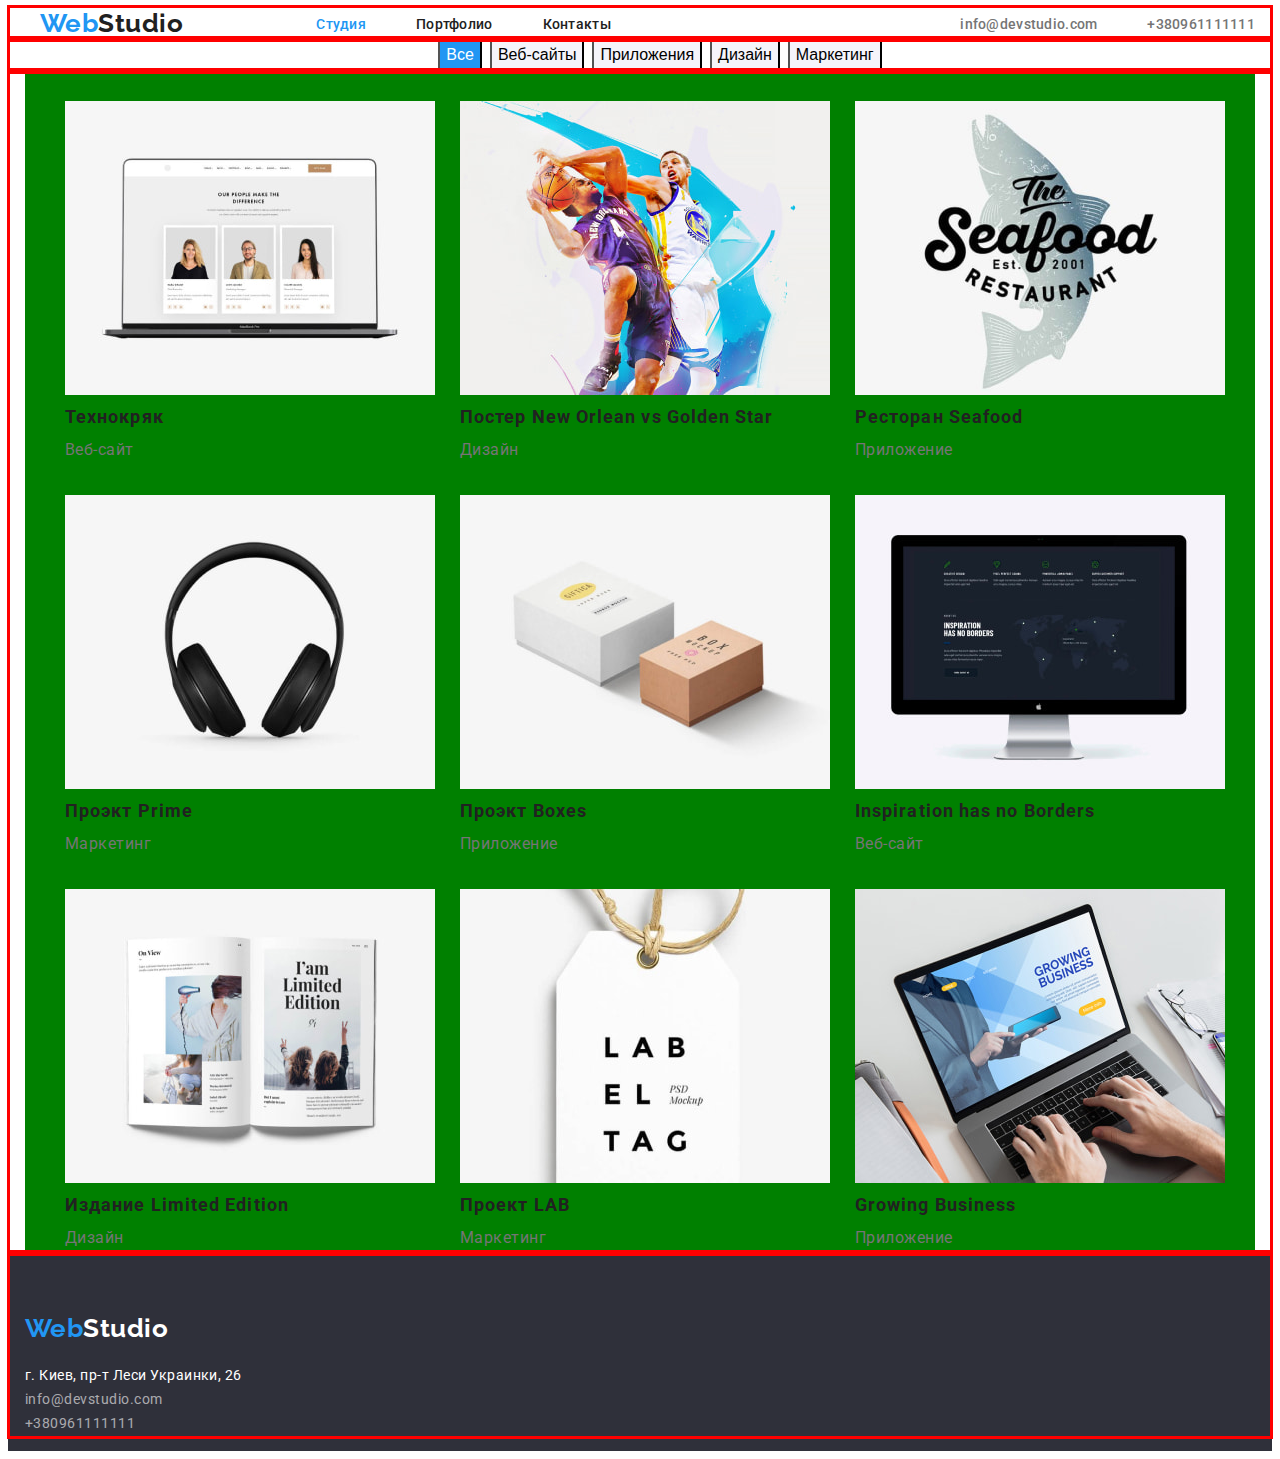
==== portfolio.html @ 565c045f "second page" ====
<!DOCTYPE html>
<html lang="ru">
  <head>
    <meta charset="UTF-8" />
    <meta http-equiv="X-UA-Compatible" content="IE=edge" />
    <meta name="viewport" content="width=device-width, initial-scale=1.0" />
    <title>Портфолио</title>
    <!-- шрифты по ТЗ -->

    <link rel="preconnect" href="https://fonts.googleapis.com" />
    <link rel="preconnect" href="https://fonts.gstatic.com" crossorigin />
    <link
      href="https://fonts.googleapis.com/css2?family=Oleo+Script&family=Raleway:wght@700&family=Roboto:wght@400;500;700;900&display=swap"
      rel="stylesheet"
    />
    <!-- нормализация стилей -->

    <link
      rel="stylesheet"
      href="https://cdnjs.cloudflare.com/ajax/libs/modern-normalize/1.1.0/modern-normalize.min.css"
      integrity="sha512-wpPYUAdjBVSE4KJnH1VR1HeZfpl1ub8YT/NKx4PuQ5NmX2tKuGu6U/JRp5y+Y8XG2tV+wKQpNHVUX03MfMFn9Q=="
      crossorigin="anonymous"
      referrerpolicy="no-referrer"
    />

    <!-- мой шрифт -->
    <link rel="stylesheet" href="./css/style.css" />
  </head>
  <body class="body">
    <!-- Шапка -->

    <header class="header">
      <div class="container">
        <!-- лого -->

        <nav class="nav-list">
          <a class="logo" href=""
            ><span class="logo-link">Web</span
            ><span class="logo-link-header"></span>Studio</a
          >

          <!-- кнопки навигации  -->
          <ul class="list">
            <li class="nav-item">
              <a class="list-link-index" href="./index.html">Студия</a>
            </li>
            <li class="nav-item">
              <a class="list-link" href="./portfolio.html">Портфолио</a>
            </li>
            <li class="nav-item"><a class="list-link" href="">Контакты</a></li>
          </ul>

          <ul class="address">
            <li class="address-item">
              <a class="address-link" lang="en" href="mailto:info@devstudio.com"
                >info@devstudio.com</a
              >
            </li>
            <li class="address-item">
              <a class="address-link" href="tel:+380961111111">+380961111111</a>
            </li>
          </ul>
        </nav>
      </div>
    </header>
    <!-- уникальная часть Hero -->
    <main>
      <section>
        <!-- скрытый заголовок -->
        <h1 class="main-content-hidden">Портфолио</h1>

        <!-- Фильтры -->
<div class="container">

        <ul class="list">
          <li class="list-item">
            <button class="button-active" type="button">Все</button>
          </li>
          <li class="list-item">
            <button class="button" type="button">Веб-сайты</button>
          </li>
          <li class="list-item">
            <button class="button" type="button">Приложения</button>
          </li>
          <li class="list-item">
            <button class="button" type="button">Дизайн</button>
          </li>
          <li class="list-item">
            <button class="button" type="button">Маркетинг</button>
          </li>
        </ul>
      </div>
        <!-- примеры работ -->
<div class="container">
  <div class="gallery">
        <ul class="gallery-item">
          <li class="gallery-list">
            <a href=""><img
                class="gallery-image"
                src="./images/images/technokryk.jpg"
                alt="Технокряк"
                width="370"/>
              <h2 class="gallery-caption">Технокряк</h2>
              <p class="gallery-text">Веб-сайт</p>
            </a>
          </li>

          <li class="gallery-list">
            <a href=""
              ><img
                class="gallery-image"
                src="./images/images/new-orlean.jpg"
                alt="Постер New Orlean vs Golden Star"
                width="370"
              />

              <h2 class="gallery-caption">Постер New Orlean vs Golden Star</h2>

              <p class="gallery-text">Дизайн</p>
            </a>
          </li>

          <li class="gallery-list">
            <a href=""
              ><img
                class="gallery-image"
                src="./images/images/seafood.jpg"
                alt="Ресторан Seafood"
                width="370"
              />

              <h2 class="gallery-caption">
                Ресторан <span lang="en">Seafood</span>
              </h2>

              <p class="gallery-text">Приложение</p>
            </a>
          </li>

          <li class="gallery-list">
            <a href=""
              ><img
                class="gallery-image"
                src="./images/images/prime.jpg"
                alt="Проэкт Prime"
                width="370"
              />
              <h2 class="gallery-caption">Проэкт Prime</h2>
              <p class="gallery-text">Маркетинг</p>
            </a>
          </li>

          <li class="gallery-list">
            <a href=""
              ><img
                class="gallery-image"
                src="./images/images/boxes.jpg"
                alt="Проэкт Boxes"
                width="370"
              />
              <h2 class="gallery-caption">Проэкт Boxes</h2>
              <p class="gallery-text">Приложение</p>
            </a>
          </li>

          <li class="gallery-list">
            <a href=""
              ><img
                class="gallery-image"
                src="./images/images/inspiration.jpg"
                alt="Inspiration has no Borders"
                width="370"
              />

              <h2 class="gallery-caption" lang="en">
                Inspiration has no Borders
              </h2>
              <p class="gallery-text">Веб-сайт</p>
            </a>
          </li>

          <li class="gallery-list">
            <a href=""
              ><img
                class="gallery-image"
                src="./images/images/limited-edition.jpg"
                alt="Издание Limited Edition"
                width="370"
              />

              
              <h2 class="gallery-caption">
                Издание <span lang="en"> Limited Edition</span>
              </h2>

              <p class="gallery-text">Дизайн</p>
            </a>
          </li>

          <li class="gallery-list">
            <a href=""
              ><img
                class="gallery-image"
                src="./images/images/lab.jpg"
                alt="Проект LAB"
                width="370"
              />

              <h2 class="gallery-caption">Проект <span lang="en">LAB</span></h2>

              <p class="gallery-text">Маркетинг</p>
            </a>
          </li>

          <li class="gallery-list">
            <a href=""
              ><img
                class="gallery-image"
                src="./images/images/growing-bussines.jpg"
                alt="Growing Business"
                width="370"
              />

              <h2 class="gallery-caption" lang="en">Growing Business</h2>

              <p class="gallery-text">Приложение</p>
            </a>
          </li>
        </ul>
      </div>
      </div>
      </section>
    </main>

   <!-- подвал -->
   <footer class="footer">
    <div class="container">
      <a class="footer-logo-link" href=""
        ><span class="logo-link">Web</span
        ><span class="logo-link-footer">Studio</span></a
      >

      <address class="footer-address">
        <a
          class="footer-address-link"
          href="https://goo.gl/maps/vjggTg3AHKeT3ACh9"
          target="_blank"
          >г. Киев, пр-т Леси Украинки, 26</a
        >
        <a class="footer-address-mail" href="mailto:info@devstudio.com"
          >info@devstudio.com</a
        >
        <a class="footer-address-tel" href="tel:+380961111111"
          >+380961111111</a
        >
      </address>
    </div>
  </footer>
  </body>
</html>
---- css/style.css ----
/* переменные */

:root {
  --primary-text-color: #212121;
  --backgroung-color-benefits: #e5e5e5;
  --secondary-text-color: #757575;
  --focus-button-color: #2196f3;
  --button-text-color: #ffffff;
  --comand-color: #f5f4fa;
}

body {
  font-family: "Roboto", sans-serif;
  letter-spacing: 0.03em;
  color: var(--primary-text-color);
}
/* ОФОРМЛЕНИЕ */

/* background */
.benefits,
.main {
  background-color: var(--backgroung-color-aside);
}
.comand {
  background-color: var(--comand-color);
}

.footer {
  padding-bottom: 15px;
  text-align: inherit;
  background-color: #2f303a;

  
}

a {
  text-decoration: none;
  color: var(--primary-text-color);
}

h1, h2, h3, h4, h5, h6, p, li, ul {
  margin-top: 0;
  margin-bottom: 0;
  list-style-type: none;
}
.container {
  width: 1230px;
  padding-left: 15px;
  padding-right: 15px;
  margin-right: auto;
    margin-left: auto;

    outline: 3px solid red ;

}

/* скрытие заголовка Преимущества Benefits компании */
.hidden-benefits {
  position: absolute;
  width: 1px;
  height: 1px;
  margin: -1px;
  border: 0;
  padding: 0;
  white-space: nowrap;
  clip-path: inset(100%);
  clip: rect(0 0 0 0);
  overflow: hidden;
}

/* web  */
.logo-link {
  color: var(--focus-button-color);
  font-size: 26px;
}
/* studio  */
.logo-link-header {
  font-family: Raleway, sans-serif;
  font-style: normal;
  font-weight: 700;
  font-size: 26px;
  line-height: 1.17;

  /* цвет шрифта не понятно какой пока !!!!!!!!!!!!!!!!!! */
}

/* лого в фуктере */

.footer-logo-link {
  display: inline-block;
margin-top: 60px;


  font-family: Raleway, sans-serif;
  font-weight: bold;
  font-size: 26px;
  line-height: 1.2;
}

.logo-link-footer {
  font-family: Raleway, sans-serif;
  font-style: normal;
  font-weight: 700;
  font-size: 26px;
  line-height: 1.2;
}

.logo-link-footer {
  color: var(--button-text-color);
}
/* в шапке кнопки навигации*/

.nav-list {
  display: flex;
  align-items: center;
}
.logo {
  margin-left: 15px;
  margin-right: 93px;

  font-family: Raleway;
  font-weight: 700;
  font-size: 26px;
  line-height: 1.2;

}
.list {
  display: flex;
  justify-content: center;
  /* margin-top: 94px;
  margin-bottom: 50px; */
  
}

.list .list-item + .list-item {
  margin-left: 8px;
}



.list-link-index,
.list-link {
  padding-top: 32px;
  padding-bottom: 32px;
}

.list .nav-item + .nav-item {
  margin-left: 50px;
}

.address {
  display: flex;
  margin-left: auto;
}

.address .address-item + .address-item {
  margin-left: 50px;
}

.list-link {
  font-weight: 500;
  font-size: 14px;
  line-height: 1.14;
  letter-spacing: 0.02em;
  font-style: normal;
}

.list-link-index {
  font-weight: 500;
  font-size: 14px;
  line-height: 1.14;
  letter-spacing: 0.02em;
  font-style: normal;
  color: var(--focus-button-color);
}

.list-link-portfolio {
  font-weight: 500;
  font-size: 14px;
  line-height: 1.14;
  letter-spacing: 0.02em;
  font-style: normal;
  color: var(--focus-button-color);
}

.list-link:hover,
.list-link:focus {
  color: var(--focus-button-color);
}

/* в шапке адресс */

.address-link:hover,
.address-link:focus {
  color: var(--focus-button-color);
}
.address-link {
  font-style: normal;
  font-weight: 500;
  font-size: 14px;
  line-height: 1.14;
  letter-spacing: 0.02em;
  color: var(--secondary-text-color);
  /* не понятно!!!!! */
}

/* Эффективное решение для вашего бизнеса */
/* уникальная часть Hero */

.hero {
  position: inherit;
  left: 0px;
  top: 80px;
  background-color: #2f303a;
  align-items: center;
  text-align: center;
}

.hero-button {
  margin-bottom: 200px;
  margin-top: 30px;
  margin-left: auto;
  margin-right: auto;
  min-width: 200px;
  text-align: center;


  background-color: var(--focus-button-color);
  color: var(--button-text-color);
  font-weight: 700;
  font-size: 16px;
  line-height: 1.9;
  letter-spacing: 0.06em;
  cursor: pointer;
  font-style: normal;

  align-items: center;
  text-align: center;
  letter-spacing: 0.06em;
}
.hero-button:hover,
.hero-button:focus {
  color: var(--button-text-color);
  background-color: #188ce8;
}
.hero-text {
  margin: 0;
  justify-content: center;
  padding-top: 200px;
  padding-bottom: 30px;

  align-items: center;


  font-style: normal;
  font-weight: 900;
  font-size: 44px;
  line-height: 1.36;

  text-align: center;
  letter-spacing: 0.06em;
  text-transform: uppercase;

  color: var(--button-text-color);
}

/* преимущества Benefits компании */

.benefits-container {
  display: flex;
  align-items: center;
  margin-top: 94px;
  margin-bottom: 0;
}

/* .benefits-item, .benefits-title, .benefits-text {
  display: inline-block;
  display: flex;
} */

.main-container-images,
.container-images {
  display: flex;
  margin: 0;
}
/* .main-container-images .container-images + .container-images {
  padding-left: auto;
} */

.main-content-pic {
  margin-right: 30px;
}
.main-content-pic:nth-child(3n) {
  margin-right: 0;
}
.benefits-title {
  font-style: normal;
  font-weight: 700;
  font-size: 14px;
  line-height: 1.14;
  text-transform: uppercase;
}
.benefits-text {
  font-style: normal;
  font-weight: 400;
  font-size: 14px;
  line-height: 1.71;
  color: var(--secondary-text-color);
}

/* Чем мы занимаемся */

.main-content-caption {


  text-align: center;
  margin-bottom: 50px;
  margin-top: 94px;

  font-style: normal;
  font-weight: 700;
  font-size: 36px;
  line-height: 1.16;
  text-align: center;
}

.main-content-pic {
  display: flex;
  
width: 370px;
  height: 294px;
}

/* Наша команда */

.comand {
margin-top: 94px;
}
.main-content-caption {
margin-top: 94px;

  font-style: normal;
  font-weight: 700;
  font-size: 36px;
  line-height: 1.16;
  text-align: center;
}

.main-content {
  display: flex;
  justify-content: space-between;

}
.main-content:not(:last-child) {
  margin-right: 30px;
}


.main-content-avatar {
  width: 270px;
  height: 260px;
}

.main-content-title {
  font-style: normal;
  font-weight: 500;
  font-size: 16px;
  line-height: 1.18;
  text-align: center;
}

.main-content-text {
  font-style: normal;
  font-weight: 400;
  font-size: 16px;
  line-height: 1.18;
  text-align: center;
  color: var(--secondary-text-color);
}

/* подвал */



.footer-address {
  /* position: bottom; */
  margin-top: 20px;
  width: 231px;
  text-align: inherit;
  

}

.footer-address-link {
  font-style: normal;
  font-weight: normal;
  font-size: 14px;
  line-height: 1.71;
  color: var(--button-text-color);
}
.footer-address-mail,
.footer-address-tel {
  font-style: normal;
  font-weight: normal;
  font-size: 14px;
  line-height: 1.71;
  color: rgba(255, 255, 255, 0.6);
}
.footer-address-mail:hover,
.footer-address-tel:hover,
.footer-address-mail:focus,
.footer-address-tel:focus {
  color: var(--focus-button-color);
}

/* Вторая часть ПОРТФОЛИО */

/* скрытый заголовок */

.main-content-hidden {
  position: absolute;
  width: 1px;
  height: 1px;
  margin: -1px;
  border: 0;
  padding: 0;
  white-space: nowrap;
  clip-path: inset(100%);
  clip: rect(0 0 0 0);
  overflow: hidden;
}

/* кнопки фильтры */

.button-active {
  background: var(--focus-button-color);
  font-style: normal;
  font-weight: 500;
  font-size: 16px;
  line-height: 1.6;
  text-align: center;
  color: var(--button-text-color);
}
.button {
  font-style: normal;
  font-weight: 500;
  font-size: 16px;
  line-height: 1.6;
  text-align: center;
  cursor: pointer;
  background-color: var(--comand-color);
}

.button:hover,
.button:focus {
  background-color: var(--focus-button-color);
  color: var(--button-text-color);
}

/* галерея - примеры работ */

.gallery {
background-color: green;}
.gallery-item {
  display: flex;
  flex-wrap: wrap;
  justify-content: space-between;
  margin-right: 30px;

  

}

.gallery-list:nth-child(3n){
  margin-right: 0;
}
.gallery-list {
  
}
.gallery-image:nth-last-child(-n+6) {
  margin-top: 30px;
}
.gallery-image {

  width: 370px;
  height: 294px;
}
.gallery-caption {
  font-style: normal;
  font-weight: 700;
  font-size: 18px;
  line-height: 2;
  letter-spacing: 0.06em;
}

.gallery-text {
  font-style: normal;
  font-weight: 400;
  font-size: 16px;
  line-height: 1.87;
  color: var(--secondary-text-color);
}
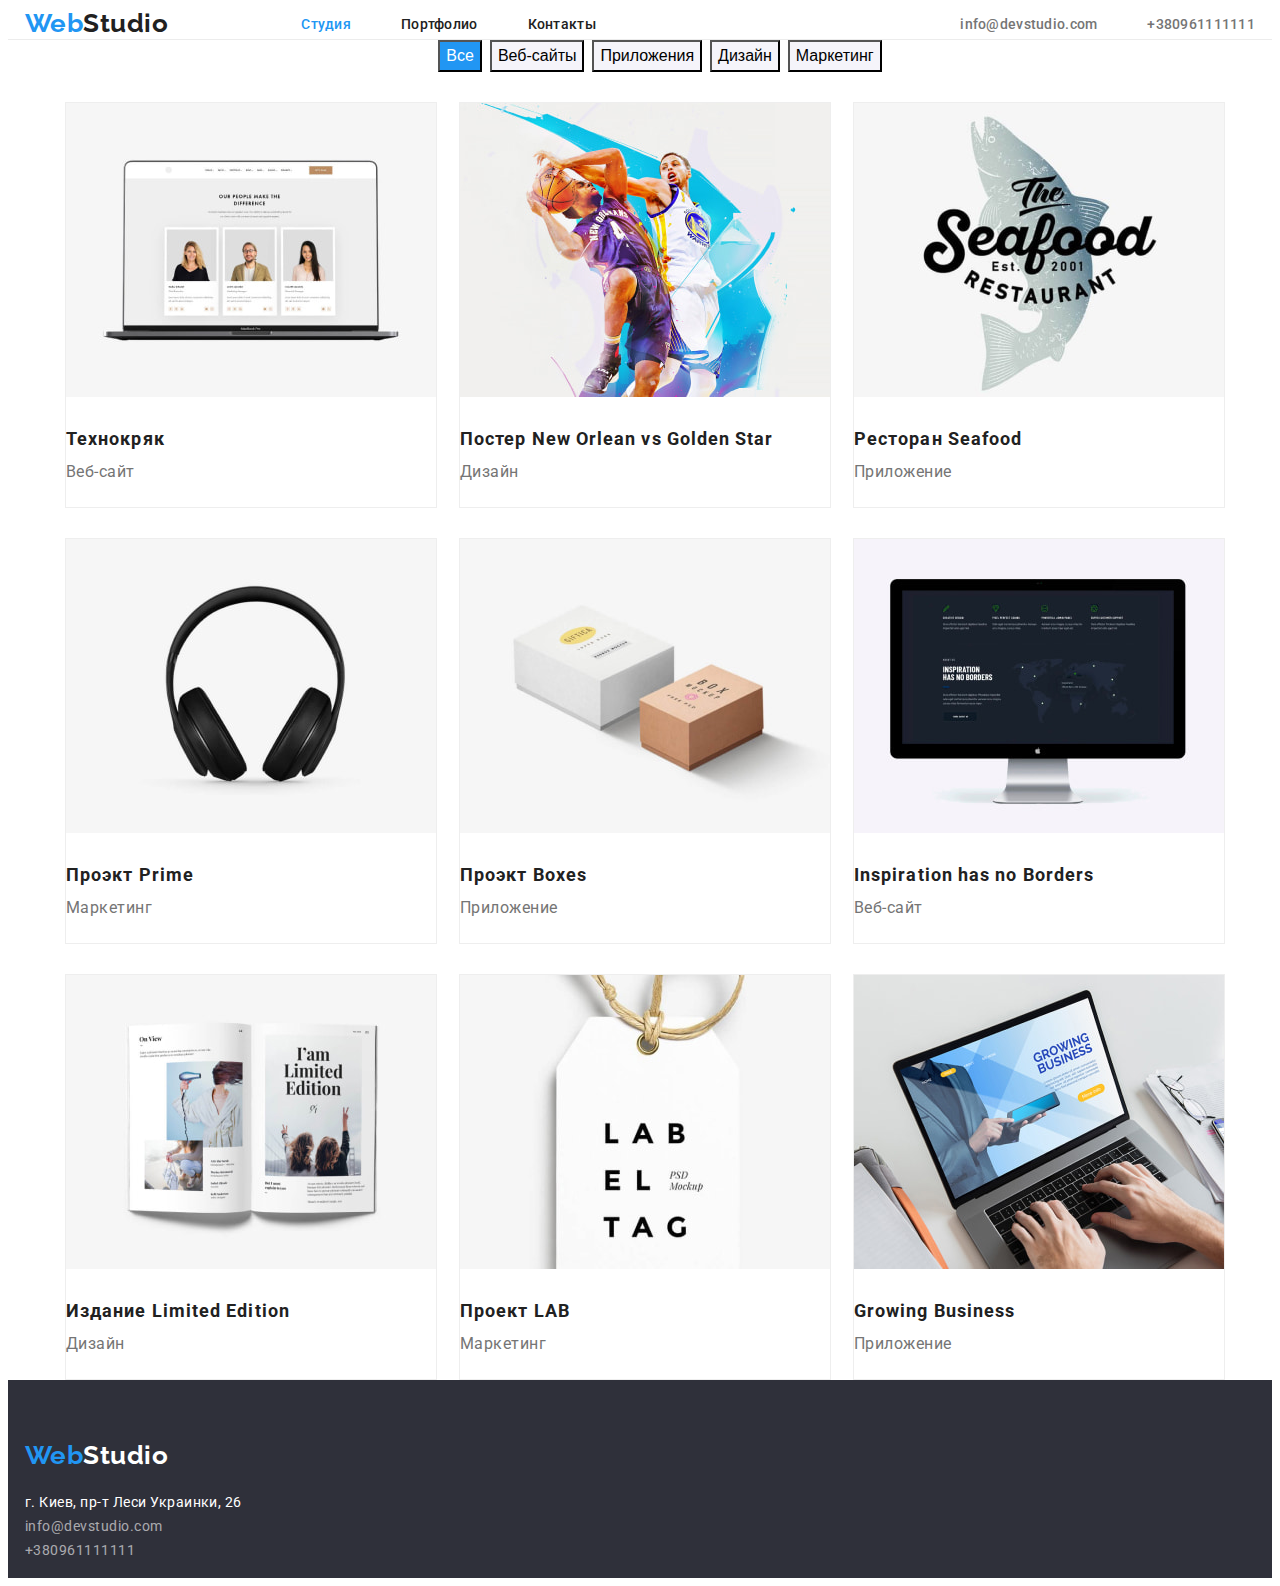
==== commit bdfce414: "final" ====
--- a/portfolio.html
+++ b/portfolio.html
@@ -30,6 +30,7 @@
     <!-- Шапка -->
 
     <header class="header">
+      <div class="container-container-header">
       <div class="container">
         <!-- лого -->
 
@@ -62,6 +63,7 @@
           </ul>
         </nav>
       </div>
+    </div>
     </header>
     <!-- уникальная часть Hero -->
     <main>
@@ -100,8 +102,10 @@
                 src="./images/images/technokryk.jpg"
                 alt="Технокряк"
                 width="370"/>
+                <div class="gallery-container">
               <h2 class="gallery-caption">Технокряк</h2>
               <p class="gallery-text">Веб-сайт</p>
+            </div>
             </a>
           </li>
 
@@ -113,10 +117,11 @@
                 alt="Постер New Orlean vs Golden Star"
                 width="370"
               />
-
+<div class="gallery-container">
               <h2 class="gallery-caption">Постер New Orlean vs Golden Star</h2>
 
               <p class="gallery-text">Дизайн</p>
+            </div>
             </a>
           </li>
 
@@ -128,12 +133,13 @@
                 alt="Ресторан Seafood"
                 width="370"
               />
-
+              <div class="gallery-container">
               <h2 class="gallery-caption">
                 Ресторан <span lang="en">Seafood</span>
               </h2>
 
               <p class="gallery-text">Приложение</p>
+            </div>
             </a>
           </li>
 
@@ -145,8 +151,11 @@
                 alt="Проэкт Prime"
                 width="370"
               />
+              <div class="gallery-container">
+
               <h2 class="gallery-caption">Проэкт Prime</h2>
               <p class="gallery-text">Маркетинг</p>
+              </div>
             </a>
           </li>
 
@@ -158,8 +167,10 @@
                 alt="Проэкт Boxes"
                 width="370"
               />
+              <div class="gallery-container">
               <h2 class="gallery-caption">Проэкт Boxes</h2>
               <p class="gallery-text">Приложение</p>
+            </div>
             </a>
           </li>
 
@@ -171,11 +182,12 @@
                 alt="Inspiration has no Borders"
                 width="370"
               />
-
+              <div class="gallery-container">
               <h2 class="gallery-caption" lang="en">
                 Inspiration has no Borders
               </h2>
               <p class="gallery-text">Веб-сайт</p>
+            </div>
             </a>
           </li>
 
@@ -188,12 +200,13 @@
                 width="370"
               />
 
-              
+              <div class="gallery-container">
               <h2 class="gallery-caption">
                 Издание <span lang="en"> Limited Edition</span>
               </h2>
 
               <p class="gallery-text">Дизайн</p>
+            </div>
             </a>
           </li>
 
@@ -205,10 +218,11 @@
                 alt="Проект LAB"
                 width="370"
               />
-
+              <div class="gallery-container">
               <h2 class="gallery-caption">Проект <span lang="en">LAB</span></h2>
 
               <p class="gallery-text">Маркетинг</p>
+            </div>
             </a>
           </li>
 
@@ -220,10 +234,11 @@
                 alt="Growing Business"
                 width="370"
               />
-
+              <div class="gallery-container">
               <h2 class="gallery-caption" lang="en">Growing Business</h2>
 
               <p class="gallery-text">Приложение</p>
+              </div>
             </a>
           </li>
         </ul>
--- a/css/style.css
+++ b/css/style.css
@@ -50,8 +50,12 @@
   margin-right: auto;
     margin-left: auto;
 
-    outline: 3px solid red ;
-
+
+}
+.container-container-header {
+  display: flex;
+  align-items: center;
+  border-bottom: 1px solid #ECECEC;
 }
 
 /* скрытие заголовка Преимущества Benefits компании */
@@ -115,7 +119,6 @@
   align-items: center;
 }
 .logo {
-  margin-left: 15px;
   margin-right: 93px;
 
   font-family: Raleway;
@@ -278,10 +281,15 @@
   display: flex;
 } */
 
+.container-images {
+  padding-top: 94px;
+}
+
 .main-container-images,
 .container-images {
   display: flex;
   margin: 0;
+  justify-content: center;
 }
 /* .main-container-images .container-images + .container-images {
   padding-left: auto;
@@ -290,7 +298,7 @@
 .main-content-pic {
   margin-right: 30px;
 }
-.main-content-pic:nth-child(3n) {
+.main-content-pic:nth-child(4n) {
   margin-right: 0;
 }
 .benefits-title {
@@ -348,12 +356,15 @@
 
 .main-content {
   display: flex;
-  justify-content: space-between;
-
-}
-.main-content:not(:last-child) {
+
+}
+
+.main-content .main-content-item + .main-content-item {
   margin-right: 30px;
 }
+/* .main-content:not(:last-child) {
+  margin-right: 30px;
+} */
 
 
 .main-content-avatar {
@@ -459,8 +470,8 @@
 
 /* галерея - примеры работ */
 
-.gallery {
-background-color: green;}
+/* .gallery {
+background-color: green;} */
 .gallery-item {
   display: flex;
   flex-wrap: wrap;
@@ -475,10 +486,21 @@
   margin-right: 0;
 }
 .gallery-list {
+margin-top: 30px;
+
+
+  width: 370px;
+  height: 404px;
+  border: 1px solid #EEEEEE;
   
 }
-.gallery-image:nth-last-child(-n+6) {
+/* .gallery-image:nth-last-child(-n+6) {
   margin-top: 30px;
+} */
+
+.gallery-container {
+  padding-top: 20px;
+  /* margin-top: 30px; */
 }
 .gallery-image {
 
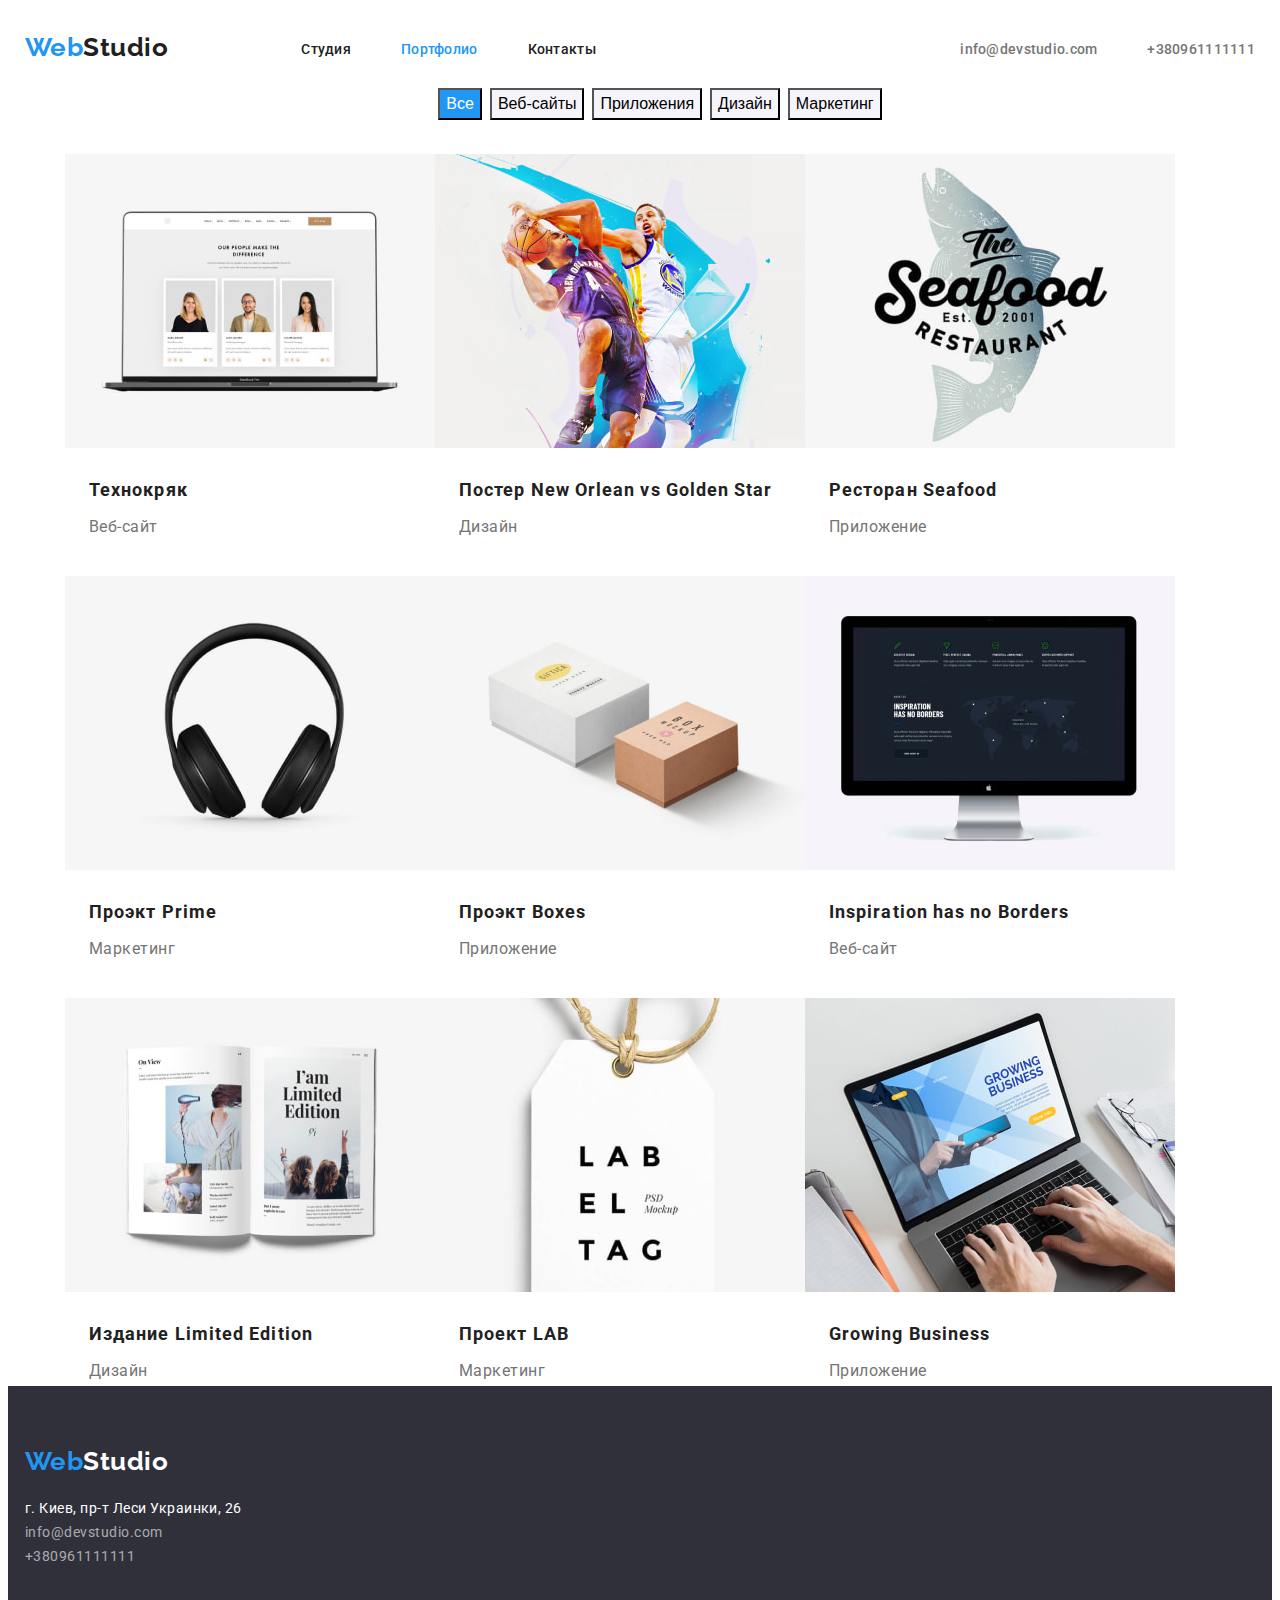
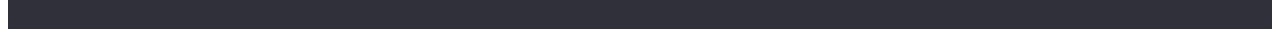
==== commit be3b7e17: "finish" ====
--- a/portfolio.html
+++ b/portfolio.html
@@ -13,263 +13,260 @@
       href="https://fonts.googleapis.com/css2?family=Oleo+Script&family=Raleway:wght@700&family=Roboto:wght@400;500;700;900&display=swap"
       rel="stylesheet"
     />
-    <!-- нормализация стилей -->
-
-    <link
-      rel="stylesheet"
-      href="https://cdnjs.cloudflare.com/ajax/libs/modern-normalize/1.1.0/modern-normalize.min.css"
-      integrity="sha512-wpPYUAdjBVSE4KJnH1VR1HeZfpl1ub8YT/NKx4PuQ5NmX2tKuGu6U/JRp5y+Y8XG2tV+wKQpNHVUX03MfMFn9Q=="
-      crossorigin="anonymous"
-      referrerpolicy="no-referrer"
-    />
+<!-- нормализация стилей -->
+
+<link rel="stylesheet" href="https://cdnjs.cloudflare.com/ajax/libs/modern-normalize/1.1.0/modern-normalize.min.css" integrity="sha512-wpPYUAdjBVSE4KJnH1VR1HeZfpl1ub8YT/NKx4PuQ5NmX2tKuGu6U/JRp5y+Y8XG2tV+wKQpNHVUX03MfMFn9Q==" crossorigin="anonymous" referrerpolicy="no-referrer" />
+
 
     <!-- мой шрифт -->
     <link rel="stylesheet" href="./css/style.css" />
   </head>
   <body class="body">
     <!-- Шапка -->
-
     <header class="header">
-      <div class="container-container-header">
       <div class="container">
+
+        <div class="header-container">
+                   
+
         <!-- лого -->
-
         <nav class="nav-list">
-          <a class="logo" href=""
-            ><span class="logo-link">Web</span
-            ><span class="logo-link-header"></span>Studio</a
-          >
-
+          <a class="logo" href=""><span class="logo-link">Web</span><span class="logo-link-header"></span>Studio</a>
           <!-- кнопки навигации  -->
           <ul class="list">
             <li class="nav-item">
-              <a class="list-link-index" href="./index.html">Студия</a>
+              <a class="list-link" href="./index.html">Студия</a>
             </li>
             <li class="nav-item">
-              <a class="list-link" href="./portfolio.html">Портфолио</a>
+              <a class="list-link-portfolio" href="./portfolio.html">Портфолио</a>
             </li>
             <li class="nav-item"><a class="list-link" href="">Контакты</a></li>
           </ul>
-
-          <ul class="address">
-            <li class="address-item">
-              <a class="address-link" lang="en" href="mailto:info@devstudio.com"
-                >info@devstudio.com</a
-              >
-            </li>
-            <li class="address-item">
-              <a class="address-link" href="tel:+380961111111">+380961111111</a>
-            </li>
-          </ul>
-        </nav>
+        
+  
+        <ul class="address">
+          <li class="address-item">
+            <a class="address-link" lang="en" href="mailto:info@devstudio.com"
+              >info@devstudio.com</a
+            >
+          </li>
+          <li class="address-item">
+            <a class="address-link" href="tel:+380961111111">+380961111111</a>
+          </li>
+        </ul>
+      </nav>
+               
+        </div> 
+        
       </div>
-    </div>
     </header>
+
     <!-- уникальная часть Hero -->
     <main>
       <section>
-        <!-- скрытый заголовок -->
-        <h1 class="main-content-hidden">Портфолио</h1>
-
-        <!-- Фильтры -->
+
 <div class="container">
-
-        <ul class="list">
-          <li class="list-item">
-            <button class="button-active" type="button">Все</button>
-          </li>
-          <li class="list-item">
-            <button class="button" type="button">Веб-сайты</button>
-          </li>
-          <li class="list-item">
-            <button class="button" type="button">Приложения</button>
-          </li>
-          <li class="list-item">
-            <button class="button" type="button">Дизайн</button>
-          </li>
-          <li class="list-item">
-            <button class="button" type="button">Маркетинг</button>
-          </li>
-        </ul>
-      </div>
+  <!-- скрытый заголовок -->
+  <h1 class="main-content-hidden">Портфолио</h1>
+
+  <!-- Фильтры -->
+
+  <ul class="list">
+    <li class="list-item">
+      <button class="button-active" type="button">Все</button>
+    </li>
+    <li class="list-item">
+      <button class="button" type="button">Веб-сайты</button>
+    </li>
+    <li class="list-item">
+      <button class="button" type="button">Приложения</button>
+    </li>
+    <li class="list-item">
+      <button class="button" type="button">Дизайн</button>
+    </li>
+    <li class="list-item">
+      <button class="button" type="button">Маркетинг</button>
+    </li>
+  </ul>
+</div>
+        
+
         <!-- примеры работ -->
 <div class="container">
-  <div class="gallery">
-        <ul class="gallery-item">
-          <li class="gallery-list">
-            <a href=""><img
-                class="gallery-image"
-                src="./images/images/technokryk.jpg"
-                alt="Технокряк"
-                width="370"/>
-                <div class="gallery-container">
-              <h2 class="gallery-caption">Технокряк</h2>
-              <p class="gallery-text">Веб-сайт</p>
-            </div>
-            </a>
-          </li>
-
-          <li class="gallery-list">
-            <a href=""
-              ><img
-                class="gallery-image"
-                src="./images/images/new-orlean.jpg"
-                alt="Постер New Orlean vs Golden Star"
-                width="370"
-              />
-<div class="gallery-container">
-              <h2 class="gallery-caption">Постер New Orlean vs Golden Star</h2>
-
-              <p class="gallery-text">Дизайн</p>
-            </div>
-            </a>
-          </li>
-
-          <li class="gallery-list">
-            <a href=""
-              ><img
-                class="gallery-image"
-                src="./images/images/seafood.jpg"
-                alt="Ресторан Seafood"
-                width="370"
-              />
-              <div class="gallery-container">
-              <h2 class="gallery-caption">
-                Ресторан <span lang="en">Seafood</span>
-              </h2>
-
-              <p class="gallery-text">Приложение</p>
-            </div>
-            </a>
-          </li>
-
-          <li class="gallery-list">
-            <a href=""
-              ><img
-                class="gallery-image"
-                src="./images/images/prime.jpg"
-                alt="Проэкт Prime"
-                width="370"
-              />
-              <div class="gallery-container">
-
-              <h2 class="gallery-caption">Проэкт Prime</h2>
-              <p class="gallery-text">Маркетинг</p>
-              </div>
-            </a>
-          </li>
-
-          <li class="gallery-list">
-            <a href=""
-              ><img
-                class="gallery-image"
-                src="./images/images/boxes.jpg"
-                alt="Проэкт Boxes"
-                width="370"
-              />
-              <div class="gallery-container">
-              <h2 class="gallery-caption">Проэкт Boxes</h2>
-              <p class="gallery-text">Приложение</p>
-            </div>
-            </a>
-          </li>
-
-          <li class="gallery-list">
-            <a href=""
-              ><img
-                class="gallery-image"
-                src="./images/images/inspiration.jpg"
-                alt="Inspiration has no Borders"
-                width="370"
-              />
-              <div class="gallery-container">
-              <h2 class="gallery-caption" lang="en">
-                Inspiration has no Borders
-              </h2>
-              <p class="gallery-text">Веб-сайт</p>
-            </div>
-            </a>
-          </li>
-
-          <li class="gallery-list">
-            <a href=""
-              ><img
-                class="gallery-image"
-                src="./images/images/limited-edition.jpg"
-                alt="Издание Limited Edition"
-                width="370"
-              />
-
-              <div class="gallery-container">
-              <h2 class="gallery-caption">
-                Издание <span lang="en"> Limited Edition</span>
-              </h2>
-
-              <p class="gallery-text">Дизайн</p>
-            </div>
-            </a>
-          </li>
-
-          <li class="gallery-list">
-            <a href=""
-              ><img
-                class="gallery-image"
-                src="./images/images/lab.jpg"
-                alt="Проект LAB"
-                width="370"
-              />
-              <div class="gallery-container">
-              <h2 class="gallery-caption">Проект <span lang="en">LAB</span></h2>
-
-              <p class="gallery-text">Маркетинг</p>
-            </div>
-            </a>
-          </li>
-
-          <li class="gallery-list">
-            <a href=""
-              ><img
-                class="gallery-image"
-                src="./images/images/growing-bussines.jpg"
-                alt="Growing Business"
-                width="370"
-              />
-              <div class="gallery-container">
-              <h2 class="gallery-caption" lang="en">Growing Business</h2>
-
-              <p class="gallery-text">Приложение</p>
-              </div>
-            </a>
-          </li>
-        </ul>
-      </div>
-      </div>
+
+  <ul class="gallery">
+
+    <li class="gallery-list">
+      <a href=""
+        ><img
+          class="gallery-image"
+          src="./images/images/technokryk.jpg"
+          alt="Технокряк"
+          width="370"
+        />
+
+        
+          <h2 class="gallery-caption">Технокряк</h2>
+        <p class="gallery-text">Веб-сайт</p>
+        
+        
+      </a>
+    </li>
+
+    <li class="gallery-list">
+      <a href=""
+        ><img
+          class="gallery-image"
+          src="./images/images/new-orlean.jpg"
+          alt="Постер New Orlean vs Golden Star"
+          width="370"
+        />
+
+        <h2 class="gallery-caption">Постер New Orlean vs Golden Star</h2>
+
+        <p class="gallery-text">Дизайн</p>
+      </a>
+    </li>
+
+    <li class="gallery-list">
+      <a href=""
+        ><img
+          class="gallery-image"
+          src="./images/images/seafood.jpg"
+          alt="Ресторан Seafood"
+          width="370"
+        />
+
+        <h2 class="gallery-caption">
+          Ресторан <span lang="en">Seafood</span>
+        </h2>
+
+        <p class="gallery-text">Приложение</p>
+      </a>
+    </li>
+
+    <li class="gallery-list">
+      <a href=""
+        ><img
+          class="gallery-image"
+          src="./images/images/prime.jpg"
+          alt="Проэкт Prime"
+          width="370"
+        />
+
+        <h2 class="gallery-caption">Проэкт Prime</h2>
+        <p class="gallery-text">Маркетинг</p>
+      </a>
+    </li>
+
+    <li class="gallery-list">
+      <a href=""
+        ><img
+          class="gallery-image"
+          src="./images/images/boxes.jpg"
+          alt="Проэкт Boxes"
+          width="370"
+        />
+
+        <h2 class="gallery-caption">Проэкт Boxes</h2>
+        <p class="gallery-text">Приложение</p>
+      </a>
+    </li>
+
+    <li class="gallery-list">
+      <a href=""
+        ><img
+          class="gallery-image"
+          src="./images/images/inspiration.jpg"
+          alt="Inspiration has no Borders"
+          width="370"
+        />
+
+        <h2 class="gallery-caption" lang="en">
+          Inspiration has no Borders
+        </h2>
+        
+        <p class="gallery-text">Веб-сайт</p>
+      </a>
+    </li>
+
+    <li class="gallery-list">
+      <a href=""
+        ><img
+          class="gallery-image"
+          src="./images/images/limited-edition.jpg"
+          alt="Издание Limited Edition"
+          width="370"
+        />
+
+        
+        <h2 class="gallery-caption">
+          Издание <span lang="en">Limited Edition</span>
+        </h2>
+
+        <p class="gallery-text">Дизайн</p>
+      </a>
+    </li>
+
+    <li class="gallery-list">
+      <a href=""
+        ><img
+          class="gallery-image"
+          src="./images/images/lab.jpg"
+          alt="Проект LAB"
+          width="370"
+        />
+
+        <h2 class="gallery-caption">Проект <span lang="en">LAB</span></h2>
+
+        <p class="gallery-text">Маркетинг</p>
+      </a>
+    </li>
+
+    <li class="gallery-list">
+      <a href=""
+        ><img
+          class="gallery-image"
+          src="./images/images/growing-bussines.jpg"
+          alt="Growing Business"
+          width="370"
+        />
+
+        <h2 class="gallery-caption" lang="en">Growing Business</h2>
+
+        <p class="gallery-text">Приложение</p>
+      </a>
+    </li>
+  </ul>
+</div>
+        
       </section>
     </main>
 
-   <!-- подвал -->
-   <footer class="footer">
-    <div class="container">
-      <a class="footer-logo-link" href=""
-        ><span class="logo-link">Web</span
-        ><span class="logo-link-footer">Studio</span></a
-      >
-
-      <address class="footer-address">
-        <a
-          class="footer-address-link"
-          href="https://goo.gl/maps/vjggTg3AHKeT3ACh9"
-          target="_blank"
-          >г. Киев, пр-т Леси Украинки, 26</a
-        >
-        <a class="footer-address-mail" href="mailto:info@devstudio.com"
-          >info@devstudio.com</a
-        >
-        <a class="footer-address-tel" href="tel:+380961111111"
-          >+380961111111</a
-        >
-      </address>
-    </div>
-  </footer>
+    <!-- подвал -->
+    <footer class="footer">
+
+      <div class="container">
+      
+      <div class="footer-container">
+      
+        <a class="footer-logo-link" href=""
+              ><span class="logo-link">Web</span><span class="logo-link-footer">Studio</span></a>
+      
+            <address class="footer-address">
+              <a class="footer-address-link" href="https://goo.gl/maps/vjggTg3AHKeT3ACh9" target="_blank"
+                >г. Киев, пр-т Леси Украинки, 26</a
+              >
+              <a class="footer-address-mail" href="mailto:info@devstudio.com"
+                >info@devstudio.com</a
+              >
+              <a class="footer-address-tel" href="tel:+380961111111"
+                >+380961111111</a>
+            </address>
+      </div>
+      
+            
+          </div>
+          </footer>
   </body>
-</html>
+</html>--- a/css/style.css
+++ b/css/style.css
@@ -1,3 +1,4 @@
+/* переменные */
 /* переменные */
 
 :root {
@@ -9,6 +10,16 @@
   --comand-color: #f5f4fa;
 }
 
+.container {
+  width: 1230px;
+  padding-left: 15px;
+  padding-right: 15px;
+  margin-left: auto;
+  margin-right: auto;
+  /* outline: 2px solid red; */
+
+}
+
 body {
   font-family: "Roboto", sans-serif;
   letter-spacing: 0.03em;
@@ -26,11 +37,10 @@
 }
 
 .footer {
-  padding-bottom: 15px;
-  text-align: inherit;
   background-color: #2f303a;
-
-  
+}
+li {
+  list-style-type: none;
 }
 
 a {
@@ -38,26 +48,10 @@
   color: var(--primary-text-color);
 }
 
-h1, h2, h3, h4, h5, h6, p, li, ul {
+h1, h2, h3, h4, h5, h6, p, ul, li {
   margin-top: 0;
   margin-bottom: 0;
-  list-style-type: none;
-}
-.container {
-  width: 1230px;
-  padding-left: 15px;
-  padding-right: 15px;
-  margin-right: auto;
-    margin-left: auto;
-
-
-}
-.container-container-header {
-  display: flex;
-  align-items: center;
-  border-bottom: 1px solid #ECECEC;
-}
-
+}
 /* скрытие заголовка Преимущества Benefits компании */
 .hidden-benefits {
   position: absolute;
@@ -72,27 +66,24 @@
   overflow: hidden;
 }
 
-/* web  */
-.logo-link {
-  color: var(--focus-button-color);
-  font-size: 26px;
-}
-/* studio  */
-.logo-link-header {
-  font-family: Raleway, sans-serif;
-  font-style: normal;
-  font-weight: 700;
-  font-size: 26px;
-  line-height: 1.17;
-
-  /* цвет шрифта не понятно какой пока !!!!!!!!!!!!!!!!!! */
-}
-
-/* лого в фуктере */
-
-.footer-logo-link {
-  display: inline-block;
-margin-top: 60px;
+/* шапка */
+
+
+.nav-list {
+  display: flex;
+  align-items: center;
+
+
+}
+.list-link-index .list-link {
+  padding-top: 32px;
+  padding-bottom: 32px;
+}
+/* лого в шапке */
+.logo {
+  margin-right: 93px;
+  padding-top: 24px;
+  padding-bottom: 25px;
 
 
   font-family: Raleway, sans-serif;
@@ -100,62 +91,47 @@
   font-size: 26px;
   line-height: 1.2;
 }
-
-.logo-link-footer {
+/* logo */
+.logo-link {
+  color: var(--focus-button-color);
+  font-size: 26px;
+}
+/* studio  */
+.logo-link-header {
   font-family: Raleway, sans-serif;
   font-style: normal;
   font-weight: 700;
   font-size: 26px;
-  line-height: 1.2;
-}
-
-.logo-link-footer {
-  color: var(--button-text-color);
-}
+  line-height: 1.17;
+
+  /* цвет шрифта не понятно какой пока !!!!!!!!!!!!!!!!!! */
+}
+
 /* в шапке кнопки навигации*/
-
-.nav-list {
-  display: flex;
-  align-items: center;
-}
-.logo {
-  margin-right: 93px;
-
-  font-family: Raleway;
-  font-weight: 700;
-  font-size: 26px;
-  line-height: 1.2;
-
-}
 .list {
   display: flex;
   justify-content: center;
-  /* margin-top: 94px;
-  margin-bottom: 50px; */
-  
-}
-
+}
 .list .list-item + .list-item {
   margin-left: 8px;
 }
 
-
-
-.list-link-index,
-.list-link {
-  padding-top: 32px;
-  padding-bottom: 32px;
-}
-
 .list .nav-item + .nav-item {
   margin-left: 50px;
+
+}
+
+/* address header */
+
+.header-container {
+ 
 }
 
 .address {
   display: flex;
   margin-left: auto;
-}
-
+
+}
 .address .address-item + .address-item {
   margin-left: 50px;
 }
@@ -219,16 +195,19 @@
   text-align: center;
 }
 
+.hero-text {
+padding-top: 200px;
+margin-left: auto;
+margin-right: auto;
+color: var(--button-text-color);
+}
+
 .hero-button {
-  margin-bottom: 200px;
-  margin-top: 30px;
-  margin-left: auto;
-  margin-right: auto;
-  min-width: 200px;
-  text-align: center;
-
-
-  background-color: var(--focus-button-color);
+margin-top: 30px;
+margin-bottom: 200px;
+
+
+background-color: var(--focus-button-color);
   color: var(--button-text-color);
   font-weight: 700;
   font-size: 16px;
@@ -247,14 +226,6 @@
   background-color: #188ce8;
 }
 .hero-text {
-  margin: 0;
-  justify-content: center;
-  padding-top: 200px;
-  padding-bottom: 30px;
-
-  align-items: center;
-
-
   font-style: normal;
   font-weight: 900;
   font-size: 44px;
@@ -269,38 +240,12 @@
 
 /* преимущества Benefits компании */
 
-.benefits-container {
-  display: flex;
-  align-items: center;
+.benefits-list {
+  display: flex;
   margin-top: 94px;
-  margin-bottom: 0;
-}
-
-/* .benefits-item, .benefits-title, .benefits-text {
-  display: inline-block;
-  display: flex;
-} */
-
-.container-images {
-  padding-top: 94px;
-}
-
-.main-container-images,
-.container-images {
-  display: flex;
-  margin: 0;
-  justify-content: center;
-}
-/* .main-container-images .container-images + .container-images {
-  padding-left: auto;
-} */
-
-.main-content-pic {
-  margin-right: 30px;
-}
-.main-content-pic:nth-child(4n) {
-  margin-right: 0;
-}
+
+}
+
 .benefits-title {
   font-style: normal;
   font-weight: 700;
@@ -309,6 +254,8 @@
   text-transform: uppercase;
 }
 .benefits-text {
+  padding-top: 10px;
+
   font-style: normal;
   font-weight: 400;
   font-size: 14px;
@@ -316,14 +263,18 @@
   color: var(--secondary-text-color);
 }
 
+.benefits-list .benefits-item + .benefits-item {
+  margin-left: 30px;
+}
+
 /* Чем мы занимаемся */
 
+.main-container {
+  margin-top: 94px;
+}
+
 .main-content-caption {
 
-
-  text-align: center;
-  margin-bottom: 50px;
-  margin-top: 94px;
 
   font-style: normal;
   font-weight: 700;
@@ -331,21 +282,51 @@
   line-height: 1.16;
   text-align: center;
 }
+.content-pic {
+  display: flex;
+
+}
+
+.content-pic-item {
+  display: flex;
+  margin-left: 30px;
+
+}
+.content-pic-item:first-child {
+  margin-left: 0;
+}
+
+/* .content-pic-item {
+  margin-right: 30px;
+}
+.content-pic-item:last-child {
+  margin-right: 0;
+} */
+
+
+.content-pic-item .main-content-pic + .main-content-pic {
+  margin-left: 30px;
+}
 
 .main-content-pic {
-  display: flex;
-  
-width: 370px;
+  width: 370px;
   height: 294px;
 }
 
 /* Наша команда */
 
+.comand-container {
+  margin-top: 94px;
+}
+
+
 .comand {
-margin-top: 94px;
+  background-color: var(--comand-color);
 }
 .main-content-caption {
-margin-top: 94px;
+  padding-top: 94px;
+
+
 
   font-style: normal;
   font-weight: 700;
@@ -354,18 +335,23 @@
   text-align: center;
 }
 
-.main-content {
-  display: flex;
-
-}
-
-.main-content .main-content-item + .main-content-item {
-  margin-right: 30px;
-}
-/* .main-content:not(:last-child) {
-  margin-right: 30px;
-} */
-
+.comand-list {
+  display: flex;
+  padding-top: 50px;
+  padding-bottom: 94px;
+}
+
+.comand-item {
+
+
+}
+.comand-list .comand-item + .comand-item {
+  margin-left: 30px;
+}
+
+.main-content-title, .main-content-text {
+  text-align: center;
+}
 
 .main-content-avatar {
   width: 270px;
@@ -392,14 +378,43 @@
 /* подвал */
 
 
-
+.footer-container {
+  /* margin-top: 94px; */
+
+}
+
+/* лого в фуктере */
+
+
+.footer-logo-link {
+display: flex;
+padding-top: 60px;
+
+
+
+  font-family: Raleway, sans-serif;
+  font-weight: bold;
+  font-size: 26px;
+  line-height: 1.2;
+}
+
+.logo-link-footer {
+  font-family: Raleway, sans-serif;
+  font-style: normal;
+  font-weight: 700;
+  font-size: 26px;
+  line-height: 1.2;
+}
+
+.logo-link-footer {
+  color: var(--button-text-color);
+}
 .footer-address {
-  /* position: bottom; */
-  margin-top: 20px;
+  padding-top: 20px;
+  padding-bottom: 60px;
+  
+  position: bottom;
   width: 231px;
-  text-align: inherit;
-  
-
 }
 
 .footer-address-link {
@@ -460,6 +475,7 @@
   text-align: center;
   cursor: pointer;
   background-color: var(--comand-color);
+
 }
 
 .button:hover,
@@ -469,45 +485,42 @@
 }
 
 /* галерея - примеры работ */
-
+.gallery {
+  display: flex;
+  flex-wrap: wrap;
+}
+
+.gallery-list {
+  margin-top: 34px;
+  width: calc((100%-60px)/3);
+
+
+  /* outline: 2px solid green; */
+}
+
+.gallery-list:nth-child(3n) { 
+  margin-right: 0;
+}
 /* .gallery {
-background-color: green;} */
-.gallery-item {
   display: flex;
   flex-wrap: wrap;
-  justify-content: space-between;
-  margin-right: 30px;
-
-  
-
-}
-
-.gallery-list:nth-child(3n){
-  margin-right: 0;
-}
+  margin: -15px;  
+}
+
 .gallery-list {
-margin-top: 30px;
-
-
+  margin: 15px;
   width: 370px;
-  height: 404px;
-  border: 1px solid #EEEEEE;
-  
-}
-/* .gallery-image:nth-last-child(-n+6) {
-  margin-top: 30px;
 } */
 
-.gallery-container {
-  padding-top: 20px;
-  /* margin-top: 30px; */
-}
 .gallery-image {
-
   width: 370px;
   height: 294px;
 }
+
 .gallery-caption {
+  padding-top: 20px;
+  padding-left: 24px;
+
   font-style: normal;
   font-weight: 700;
   font-size: 18px;
@@ -516,9 +529,14 @@
 }
 
 .gallery-text {
+padding-top: 4px;
+padding-left: 24px;
+
+
   font-style: normal;
   font-weight: 400;
   font-size: 16px;
   line-height: 1.87;
   color: var(--secondary-text-color);
 }
+
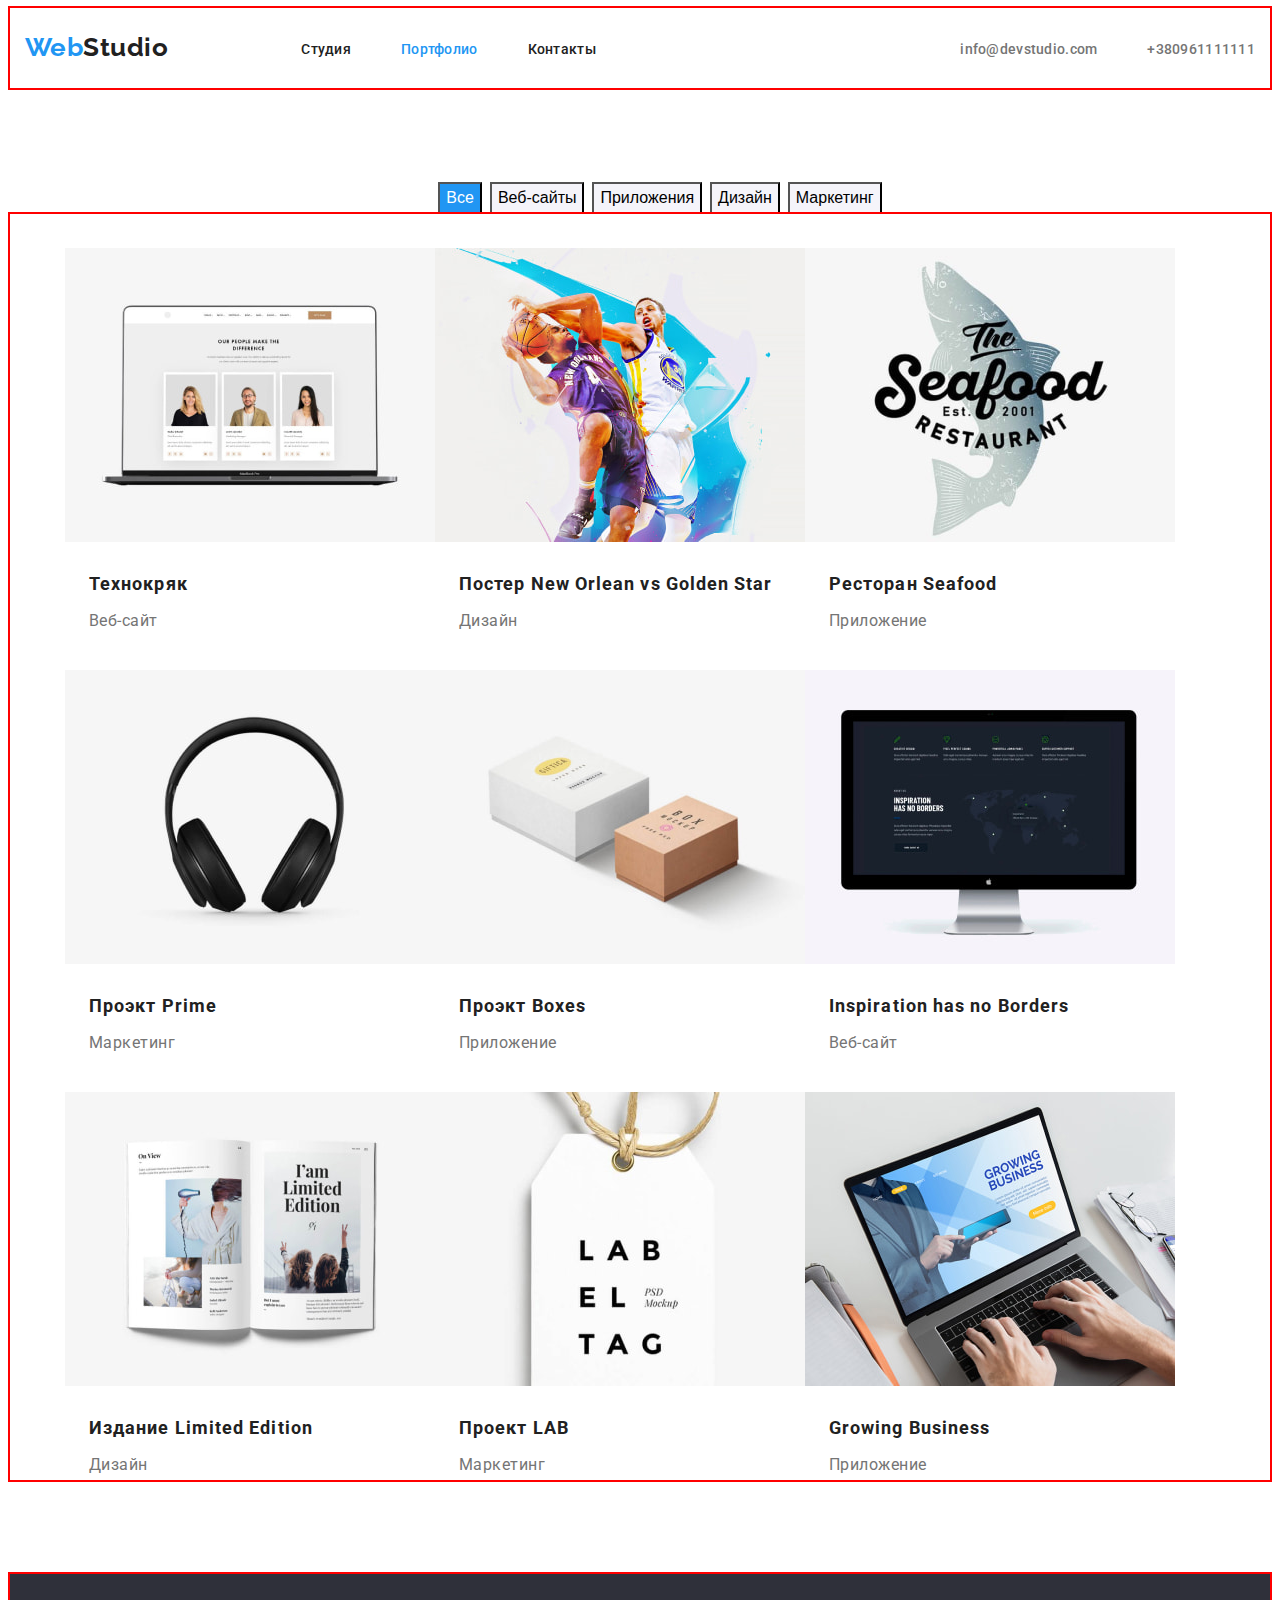
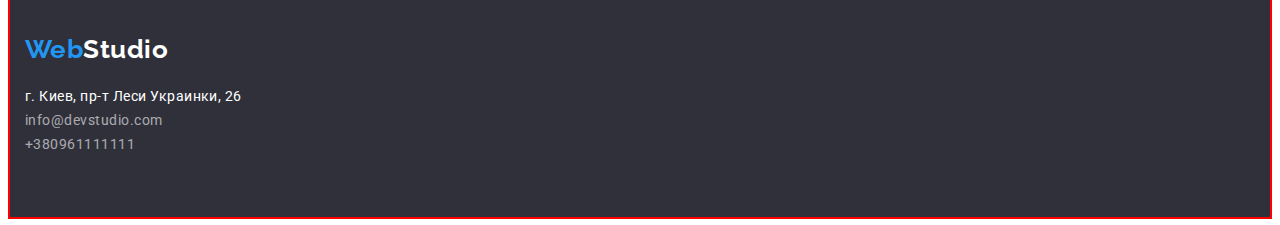
==== commit 67792071: "2" ====
--- a/portfolio.html
+++ b/portfolio.html
@@ -65,12 +65,14 @@
     <main>
       <section>
 
-<div class="container">
+<!-- <div class="container"> -->
   <!-- скрытый заголовок -->
+  <div class="list-gallery">
   <h1 class="main-content-hidden">Портфолио</h1>
 
   <!-- Фильтры -->
 
+
   <ul class="list">
     <li class="list-item">
       <button class="button-active" type="button">Все</button>
@@ -88,7 +90,6 @@
       <button class="button" type="button">Маркетинг</button>
     </li>
   </ul>
-</div>
         
 
         <!-- примеры работ -->
@@ -238,6 +239,9 @@
       </a>
     </li>
   </ul>
+</div>
+</div>
+
 </div>
         
       </section>
--- a/css/style.css
+++ b/css/style.css
@@ -16,7 +16,7 @@
   padding-right: 15px;
   margin-left: auto;
   margin-right: auto;
-  /* outline: 2px solid red; */
+  outline: 2px solid red;
 
 }
 
@@ -379,7 +379,7 @@
 
 
 .footer-container {
-  /* margin-top: 94px; */
+  margin-top: 94px;
 
 }
 
@@ -457,6 +457,9 @@
 }
 
 /* кнопки фильтры */
+.list-gallery {
+  margin-top: 94px;
+}
 
 .button-active {
   background: var(--focus-button-color);
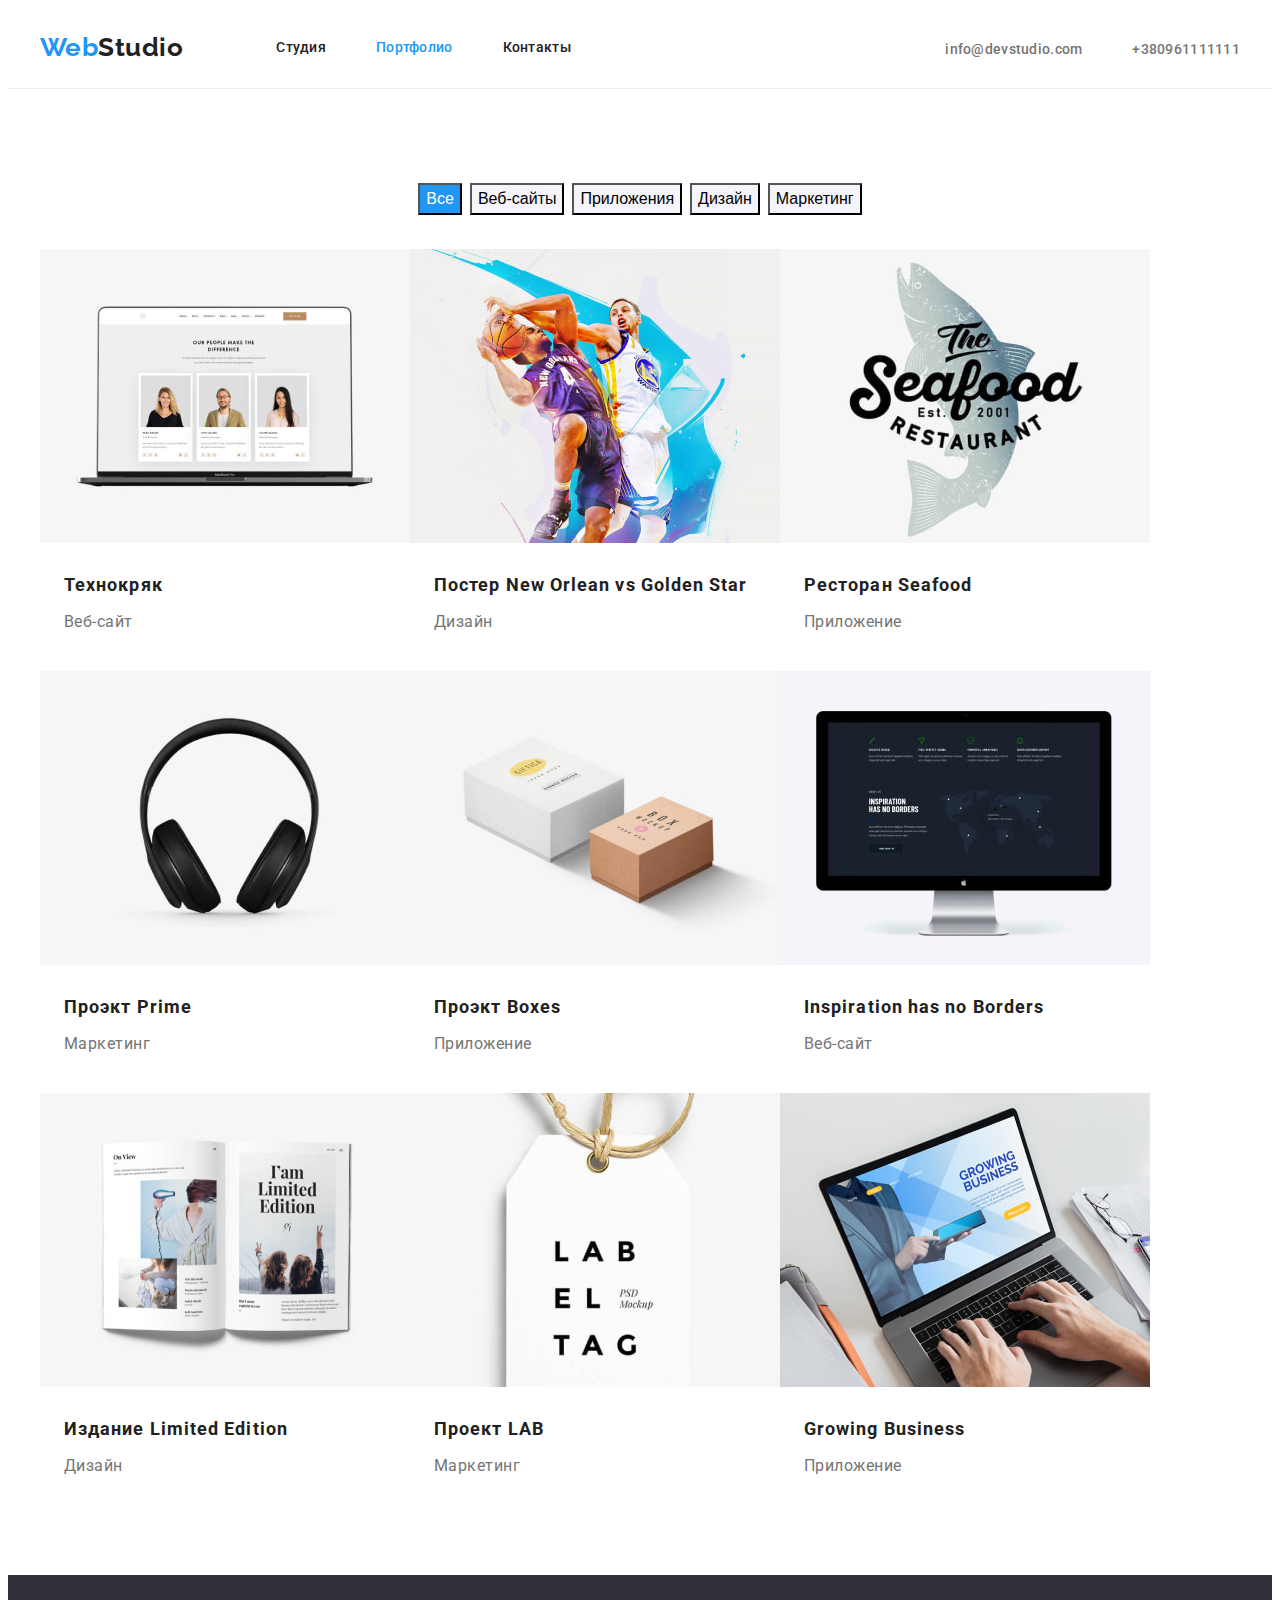
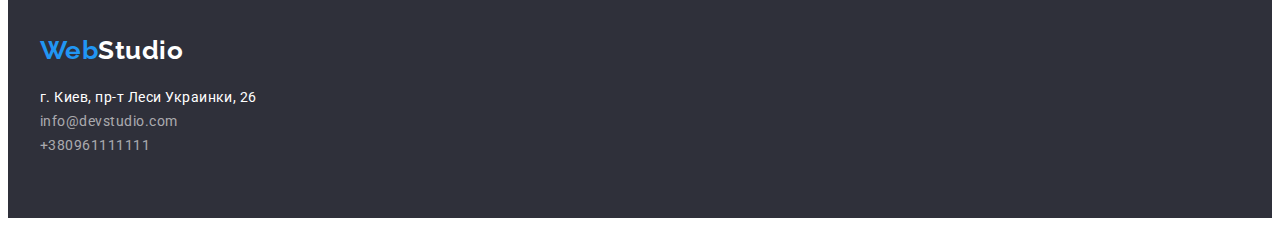
==== commit fdaa269a: "1" ====
--- a/portfolio.html
+++ b/portfolio.html
@@ -26,7 +26,7 @@
     <header class="header">
       <div class="container">
 
-        <div class="header-container">
+        
                    
 
         <!-- лого -->
@@ -40,7 +40,8 @@
             <li class="nav-item">
               <a class="list-link-portfolio" href="./portfolio.html">Портфолио</a>
             </li>
-            <li class="nav-item"><a class="list-link" href="">Контакты</a></li>
+            <li class="nav-item">
+              <a class="list-link" href="">Контакты</a></li>
           </ul>
         
   
@@ -56,7 +57,7 @@
         </ul>
       </nav>
                
-        </div> 
+         
         
       </div>
     </header>
--- a/css/style.css
+++ b/css/style.css
@@ -11,12 +11,12 @@
 }
 
 .container {
-  width: 1230px;
+  width: 1200px;
   padding-left: 15px;
   padding-right: 15px;
   margin-left: auto;
   margin-right: auto;
-  outline: 2px solid red;
+  /* outline: 2px solid red; */
 
 }
 
@@ -41,6 +41,9 @@
 }
 li {
   list-style-type: none;
+}
+ul {
+  padding-left: 0;
 }
 
 a {
@@ -75,7 +78,8 @@
 
 
 }
-.list-link-index .list-link {
+.list-link-index, .list-link, .list-link-portfolio {
+    display: inline-block;
   padding-top: 32px;
   padding-bottom: 32px;
 }
@@ -123,8 +127,8 @@
 
 /* address header */
 
-.header-container {
- 
+.header {
+  border-bottom: 1px solid #ECECEC;
 }
 
 .address {
@@ -193,10 +197,13 @@
   background-color: #2f303a;
   align-items: center;
   text-align: center;
+  padding-top: 200px;
+padding-bottom: 280px;
 }
 
 .hero-text {
-padding-top: 200px;
+/* padding-top: 200px;
+padding-bottom: 280px; */
 margin-left: auto;
 margin-right: auto;
 color: var(--button-text-color);
@@ -204,7 +211,7 @@
 
 .hero-button {
 margin-top: 30px;
-margin-bottom: 200px;
+/* margin-bottom: 200px; */
 
 
 background-color: var(--focus-button-color);
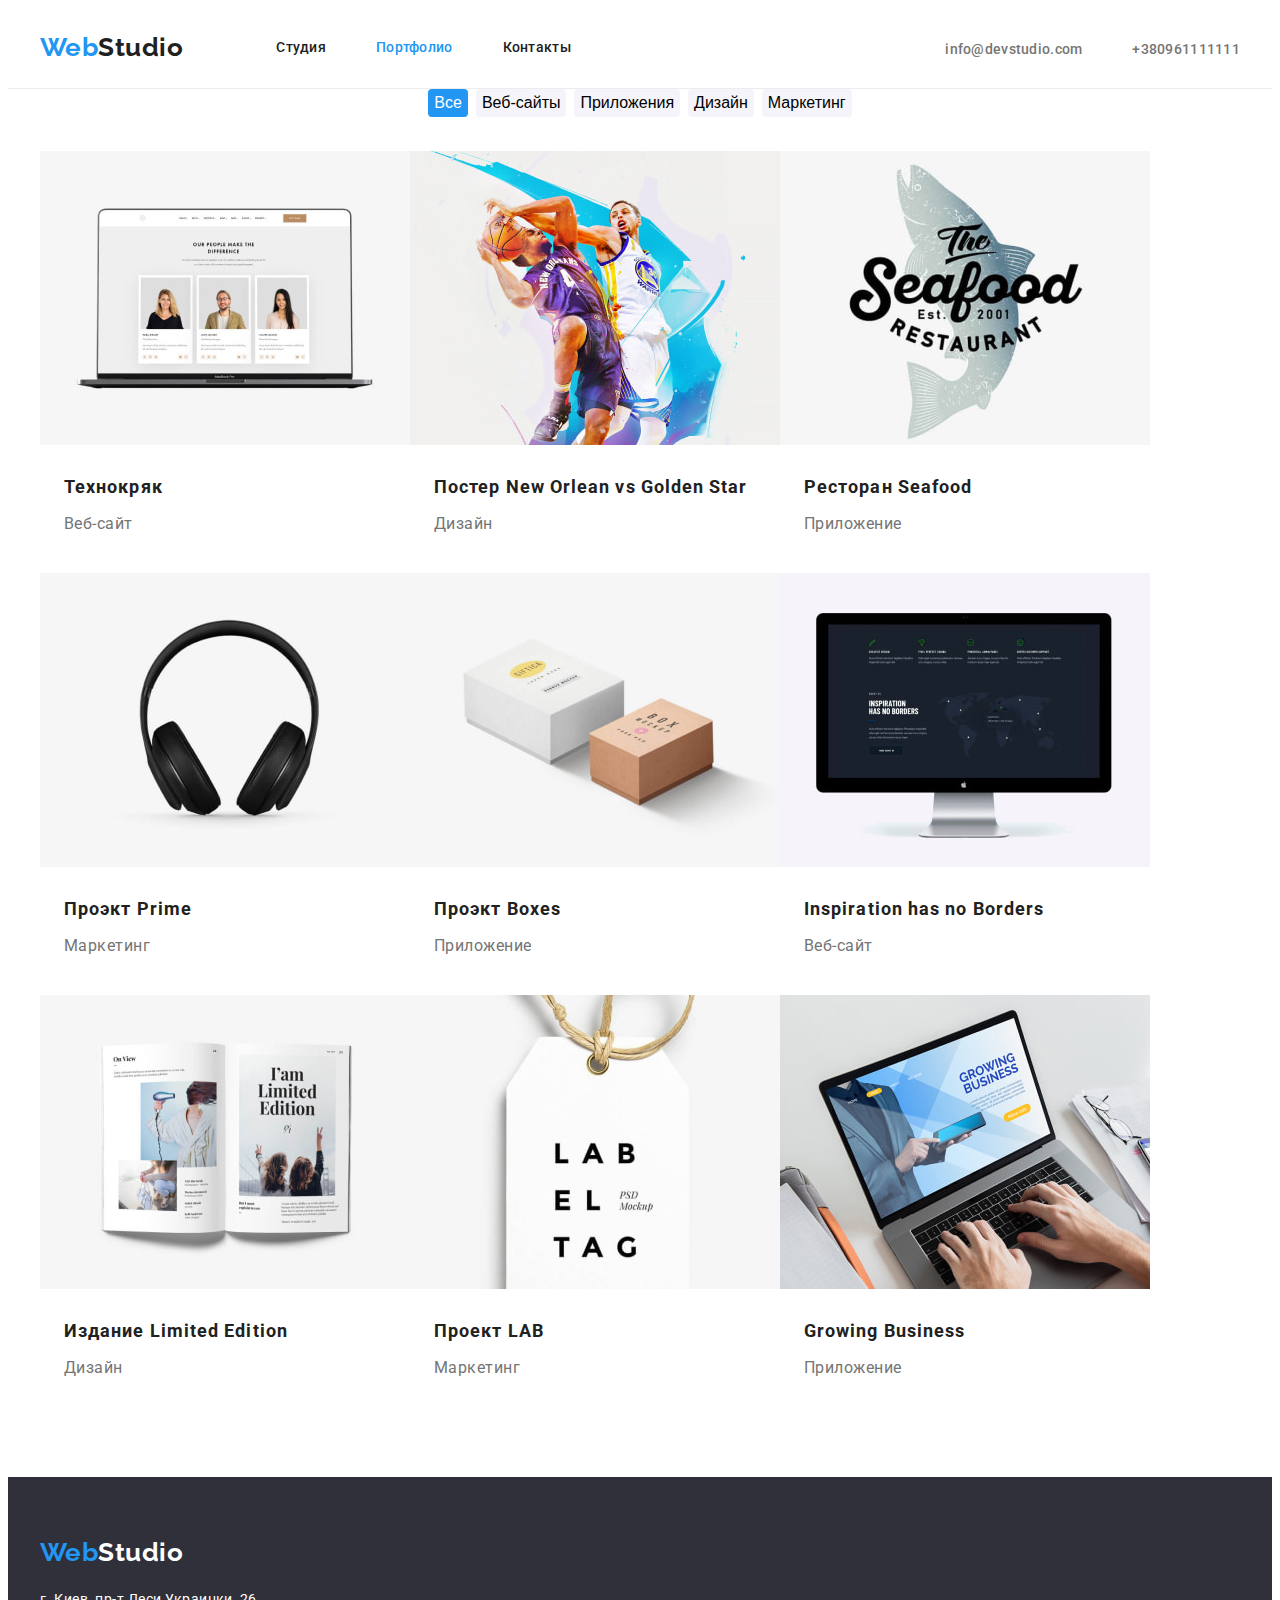
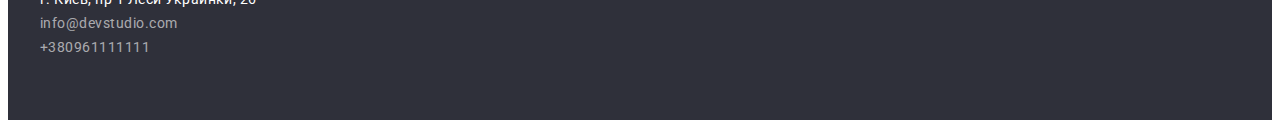
==== commit 62f65997: "correct mist" ====
--- a/portfolio.html
+++ b/portfolio.html
@@ -69,6 +69,8 @@
 <!-- <div class="container"> -->
   <!-- скрытый заголовок -->
   <div class="list-gallery">
+
+
   <h1 class="main-content-hidden">Портфолио</h1>
 
   <!-- Фильтры -->
@@ -94,6 +96,7 @@
         
 
         <!-- примеры работ -->
+
 <div class="container">
 
   <ul class="gallery">
--- a/css/style.css
+++ b/css/style.css
@@ -34,6 +34,7 @@
 }
 .comand {
   background-color: var(--comand-color);
+  padding-top: 94px;
 }
 
 .footer {
@@ -44,6 +45,7 @@
 }
 ul {
   padding-left: 0;
+  padding: 0;
 }
 
 a {
@@ -115,6 +117,7 @@
 .list {
   display: flex;
   justify-content: center;
+  
 }
 .list .list-item + .list-item {
   margin-left: 8px;
@@ -198,12 +201,11 @@
   align-items: center;
   text-align: center;
   padding-top: 200px;
-padding-bottom: 280px;
+padding-bottom: 200px;
 }
 
 .hero-text {
-/* padding-top: 200px;
-padding-bottom: 280px; */
+
 margin-left: auto;
 margin-right: auto;
 color: var(--button-text-color);
@@ -211,8 +213,11 @@
 
 .hero-button {
 margin-top: 30px;
-/* margin-bottom: 200px; */
-
+border-radius: 4px;
+border-width: inherit;
+padding-left: 0;
+padding-right: 0;
+width: 200px;
 
 background-color: var(--focus-button-color);
   color: var(--button-text-color);
@@ -246,10 +251,15 @@
 }
 
 /* преимущества Benefits компании */
+.benefits {
+  padding-top: 94px;
+
+  /* outline: 2px solid salmon; */
+
+}
 
 .benefits-list {
   display: flex;
-  margin-top: 94px;
 
 }
 
@@ -261,7 +271,7 @@
   text-transform: uppercase;
 }
 .benefits-text {
-  padding-top: 10px;
+  margin-top: 10px;
 
   font-style: normal;
   font-weight: 400;
@@ -322,13 +332,12 @@
 
 /* Наша команда */
 
-.comand-container {
-  margin-top: 94px;
-}
+
 
 
 .comand {
   background-color: var(--comand-color);
+  padding-top: 94px;
 }
 .main-content-caption {
   padding-top: 94px;
@@ -348,12 +357,13 @@
   padding-bottom: 94px;
 }
 
-.comand-item {
-
-
-}
+
 .comand-list .comand-item + .comand-item {
   margin-left: 30px;
+}
+
+.main {
+  padding-top: 94px;
 }
 
 .main-content-title, .main-content-text {
@@ -385,10 +395,10 @@
 /* подвал */
 
 
-.footer-container {
+/* .footer-container {
   margin-top: 94px;
 
-}
+} */
 
 /* лого в фуктере */
 
@@ -465,10 +475,12 @@
 
 /* кнопки фильтры */
 .list-gallery {
-  margin-top: 94px;
-}
+padding-bottom: 94px;}
 
 .button-active {
+border: none;
+border-radius: 4px;
+
   background: var(--focus-button-color);
   font-style: normal;
   font-weight: 500;
@@ -478,6 +490,9 @@
   color: var(--button-text-color);
 }
 .button {
+  border: none;
+  border-radius: 4px;
+
   font-style: normal;
   font-weight: 500;
   font-size: 16px;
